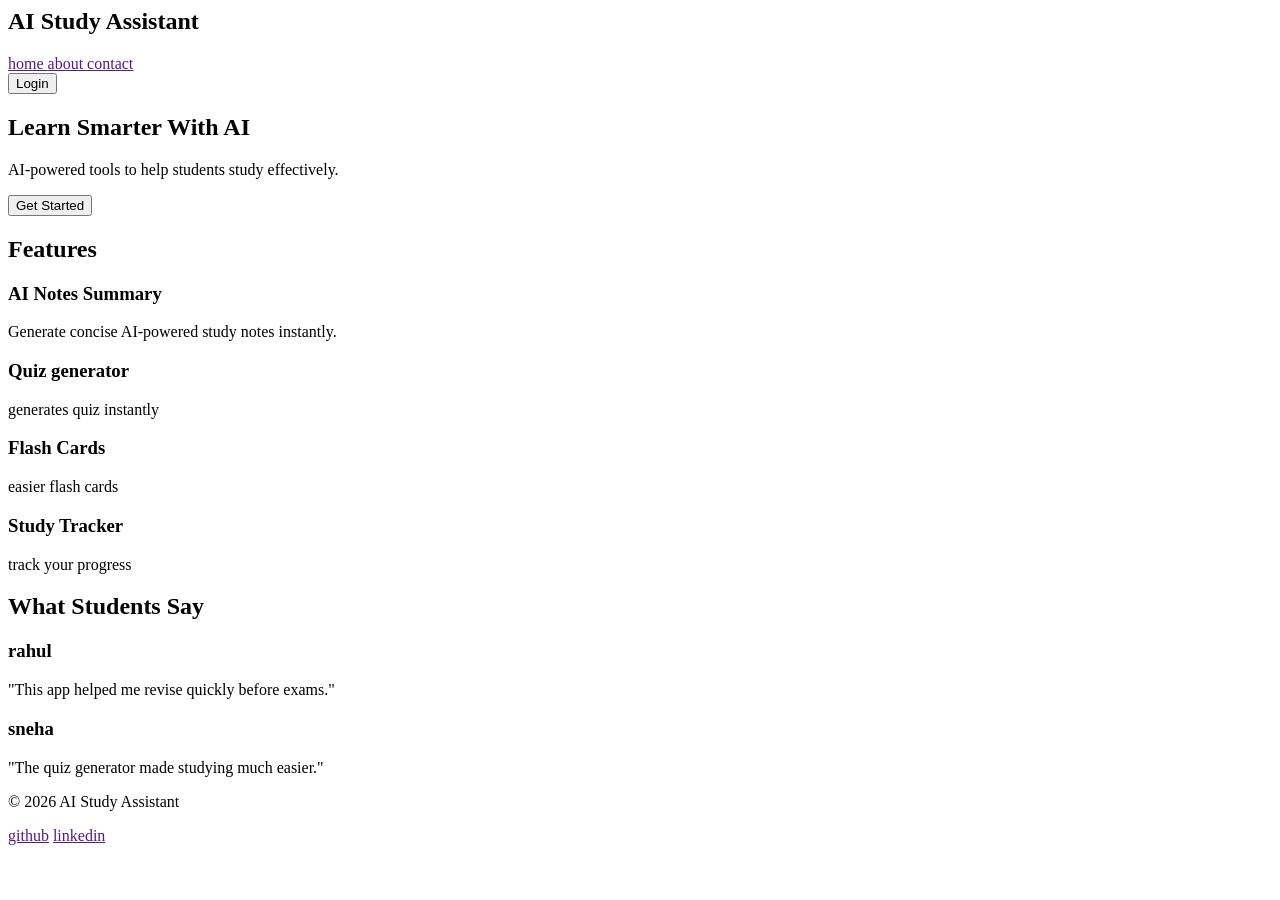
==== Day-1/Landing page/index.html @ 887f3fa3 "Completed Day 1 HTML structure" ====
<body>
    <header>
        <nav>
            <div>
                <h2>
                    AI Study Assistant
                </h2>
            </div>

            <div>
                <a href="">
                    home
                </a>

                <a href="">
                    about
                </a>

                <a href="">
                    contact
                </a>
            </div>

            <div>
                <button>
                    Login
                </button>
            </div>
        </nav>
    </header>
    <section>
        <h1>
            Learn Smarter With AI
        </h1>
        <p>
            AI-powered tools to help students study effectively.
        </p>
        <button>
            Get Started
        </button>
    </section>

    <section>
        <h2> Features </h2>
        <div>
            <h3>AI Notes Summary</h3>
            <p>
                Generate concise AI-powered study notes instantly.
            </p>
        </div>
        <div>
            <h3>Quiz generator</h3>
            <p>
                generates quiz instantly
            </p>
        </div>
        <div>
            <h3>Flash Cards</h3>
            <p>
                easier flash cards
            </p>
        </div>
        <div>
            <h3>Study Tracker</h3>
            <p>
                track your progress
            </p>
        </div>
    </section>
    <section>
        <h2>What Students Say</h2>
        <div>
            <h3> rahul </h3>
            <p>
                "This app helped me revise quickly before exams."
            </p>
        </div>
        <div>
            <h3> sneha </h3>
            <p>
                "The quiz generator made studying much easier."
            </p>
        </div>
    </section>
    <footer>
        <p>© 2026 AI Study Assistant</p>
        <a href="">github</a>
        <a href="">linkedin</a>
    </footer>
</body>
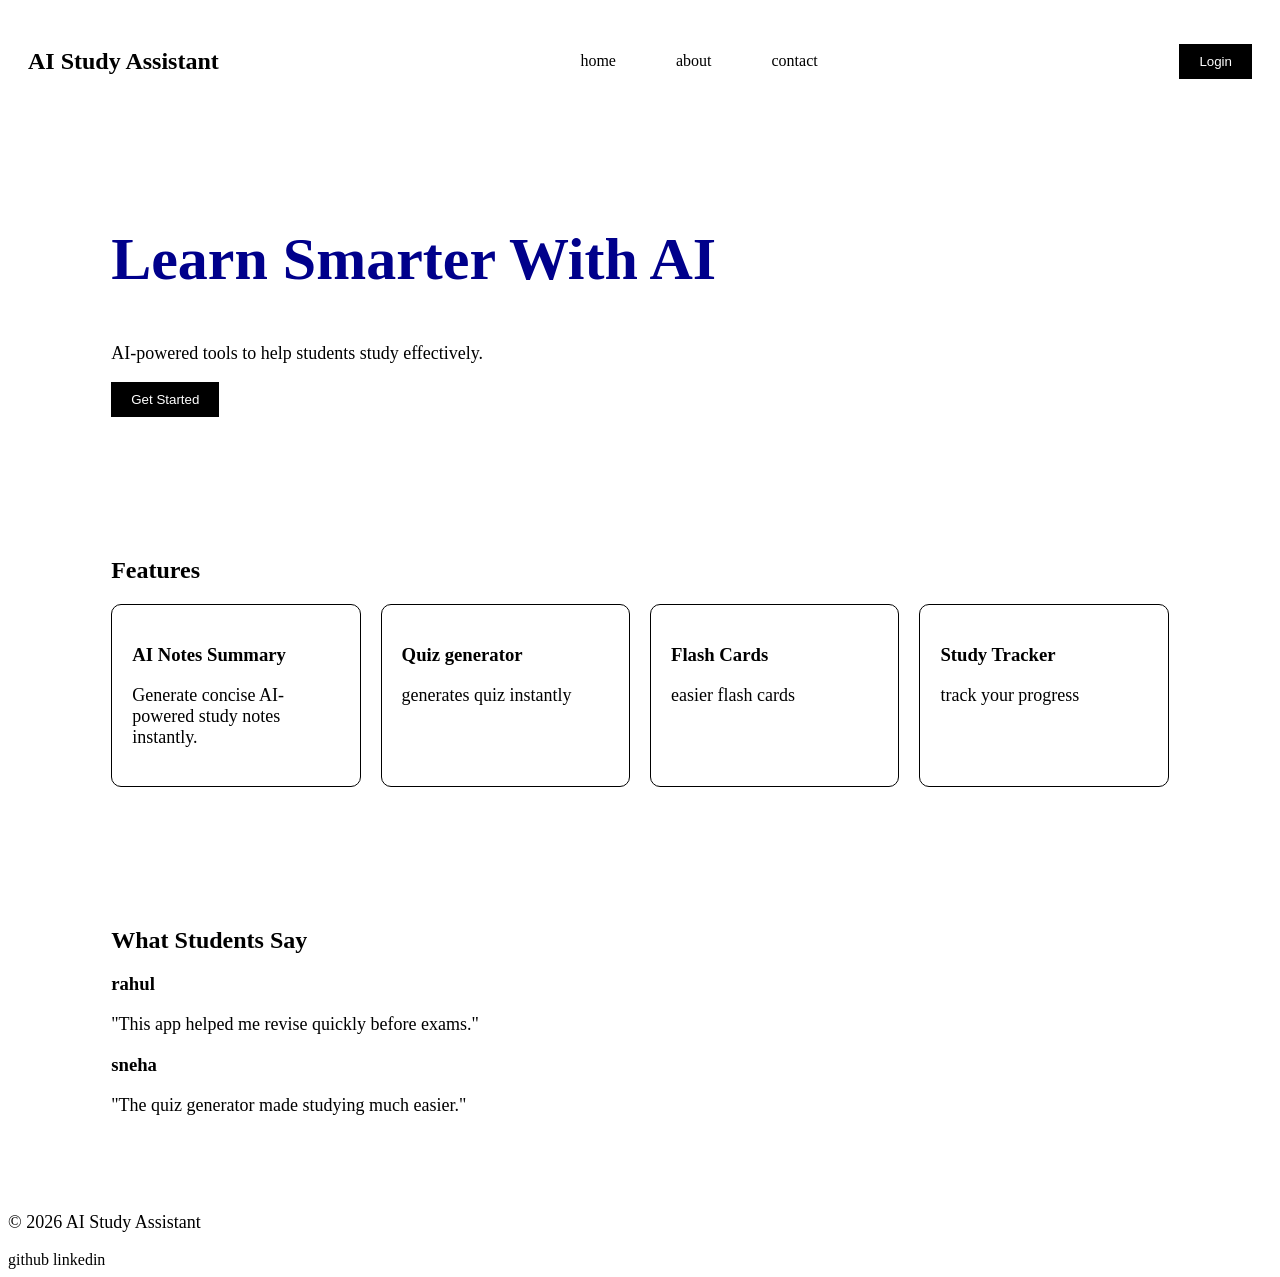
==== commit 64d6f654: "Day 2 css box and flex" ====
--- a/Day-1/Landing page/index.html
+++ b/Day-1/Landing page/index.html
@@ -1,5 +1,6 @@
 <body>
     <header>
+        <link rel="stylesheet" href="style.css">
         <nav>
             <div>
                 <h2>
@@ -7,7 +8,7 @@
                 </h2>
             </div>
 
-            <div>
+            <div class="nav-links">
                 <a href="">
                     home
                 </a>
@@ -28,6 +29,7 @@
             </div>
         </nav>
     </header>
+    <div class="container">
     <section>
         <h1>
             Learn Smarter With AI
@@ -42,29 +44,31 @@
 
     <section>
         <h2> Features </h2>
-        <div>
+        <div class="features-container">
+        <div class="feature-card">
             <h3>AI Notes Summary</h3>
             <p>
                 Generate concise AI-powered study notes instantly.
             </p>
         </div>
-        <div>
+        <div class="feature-card">
             <h3>Quiz generator</h3>
             <p>
                 generates quiz instantly
             </p>
         </div>
-        <div>
+        <div class="feature-card">
             <h3>Flash Cards</h3>
             <p>
                 easier flash cards
             </p>
         </div>
-        <div>
+        <div class="feature-card">
             <h3>Study Tracker</h3>
             <p>
                 track your progress
             </p>
+        </div>
         </div>
     </section>
     <section>
@@ -82,6 +86,7 @@
             </p>
         </div>
     </section>
+    </div>
     <footer>
         <p>© 2026 AI Study Assistant</p>
         <a href="">github</a>
--- a/Day-1/Landing page/style.css
+++ b/Day-1/Landing page/style.css
@@ -0,0 +1,70 @@
+h1{
+    color: darkblue;
+    font-size: 60px;
+}
+p{
+    font-size: 18px;
+}
+button{
+    background-color: black;
+    color: white;
+    padding: 10px 20px;
+    border: none;
+    cursor: pointer;
+}
+nav{
+    display: flex;
+    gap: 20px;
+    align-items: center;
+    justify-content: space-between;
+    padding: 20px;
+}
+a{
+    text-decoration: none;
+    color: black;
+}
+.nav-links{
+    display: flex;
+    gap: 60px;
+}
+section{
+    padding: 60px 40px;
+}
+.features-container{
+    display: flex;
+    gap: 20px;
+    justify-content: center;
+    flex-wrap: wrap;
+}
+.feature-card{
+    border: 1px solid black;
+    padding: 20px;
+    border-radius: 10px;
+    max-width: 300px;
+    flex: 1 1 200px;
+    
+}
+.container{
+    width: 90%;
+    max-width: 1200px;
+    margin: auto;
+}
+@media (max-width: 768px) {
+    nav {
+        flex-direction: column; /* Stack logo and links vertically */
+        gap: 15px;
+    }
+
+    .nav-links {
+        gap: 20px; /* Reduce gap between links on small screens */
+    }
+
+    h1 {
+        font-size: 40px; /* Shrink big text so it doesn't overflow */
+    }
+}
+.feature-card:hover {
+    transform: translateY(-5px);
+    transition: 0.3s;
+    box-shadow: 0 5px 15px rgba(0,0,0,0.1);
+}
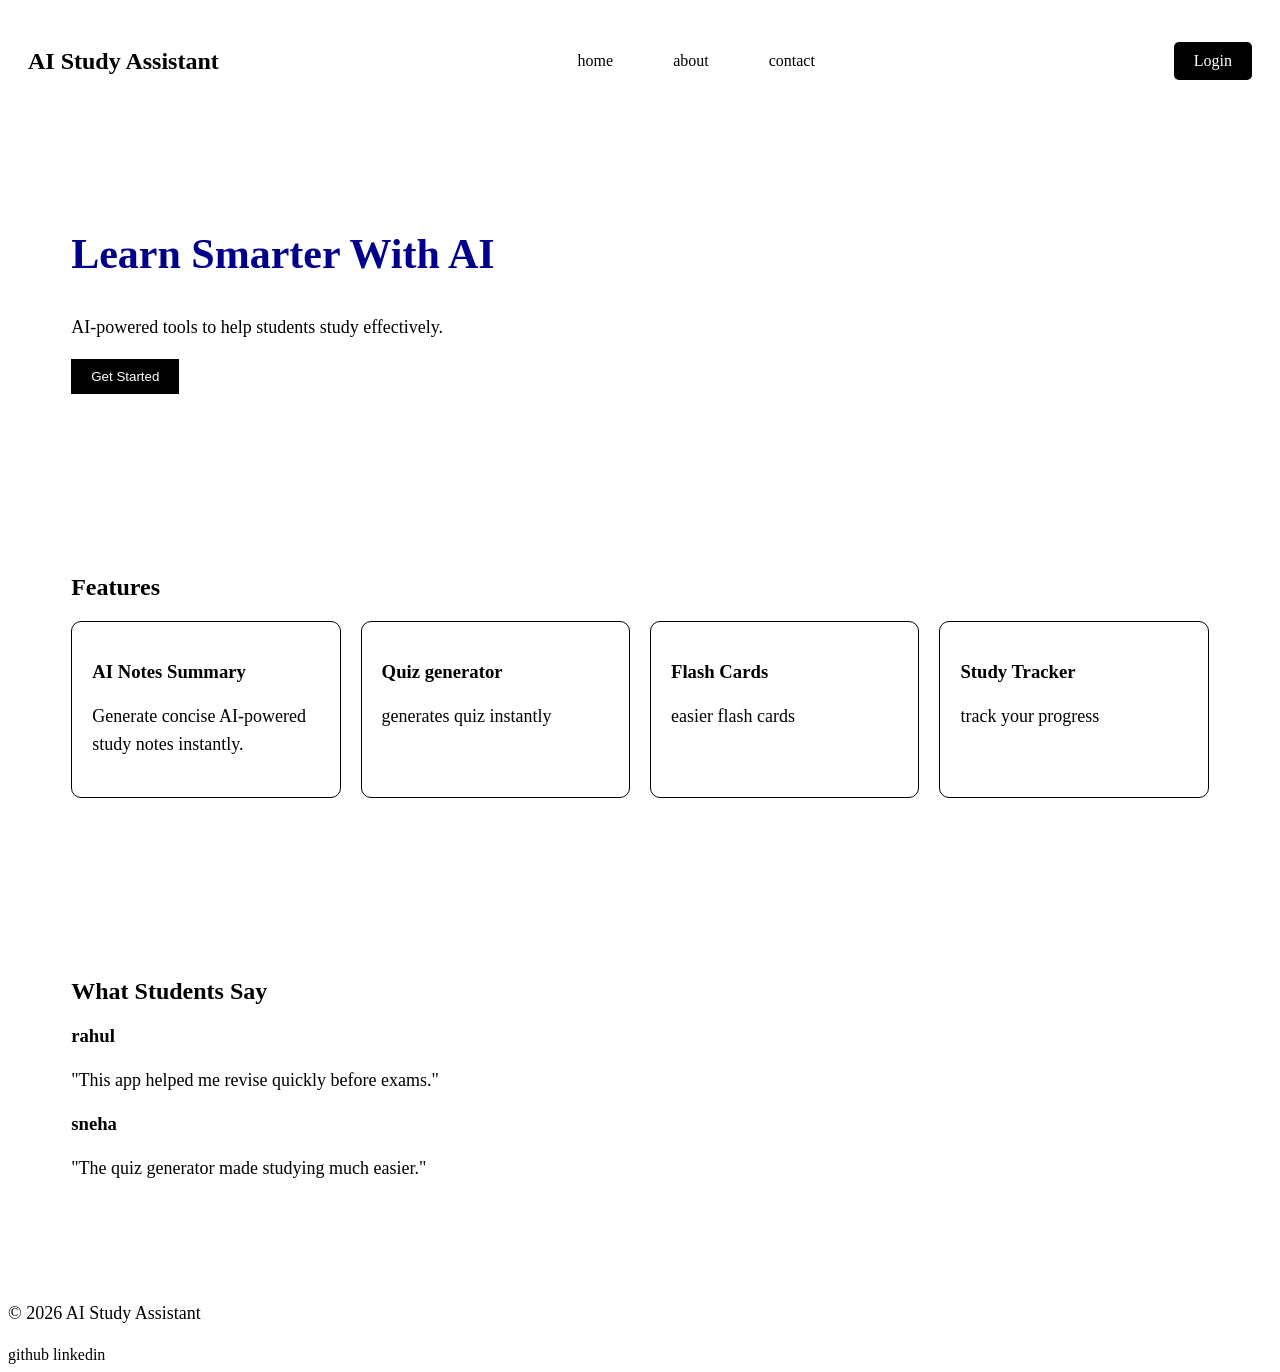
==== commit d305fe75: "Day 3 responsive layout and landing page" ====
--- a/Day-1/Landing page/index.html
+++ b/Day-1/Landing page/index.html
@@ -1,5 +1,6 @@
 <body>
     <header>
+        <meta name="viewport" content="width=device-width, initial-scale=1.0">
         <link rel="stylesheet" href="style.css">
         <nav>
             <div>
@@ -22,11 +23,11 @@
                 </a>
             </div>
 
-            <div>
-                <button>
-                    Login
-                </button>
-            </div>
+            
+                <div>
+                <a href="login.html" class="btn">Login</a>
+                </div>
+            
         </nav>
     </header>
     <div class="container">
--- a/Day-1/Landing page/style.css
+++ b/Day-1/Landing page/style.css
@@ -1,9 +1,10 @@
 h1{
     color: darkblue;
-    font-size: 60px;
+    font-size: 42px;
 }
 p{
     font-size: 18px;
+    line-height: 1.6;
 }
 button{
     background-color: black;
@@ -28,7 +29,7 @@
     gap: 60px;
 }
 section{
-    padding: 60px 40px;
+    padding: 80px 0;
 }
 .features-container{
     display: flex;
@@ -42,6 +43,7 @@
     border-radius: 10px;
     max-width: 300px;
     flex: 1 1 200px;
+    transition: 0.3s;
     
 }
 .container{
@@ -49,22 +51,53 @@
     max-width: 1200px;
     margin: auto;
 }
-@media (max-width: 768px) {
-    nav {
-        flex-direction: column; /* Stack logo and links vertically */
-        gap: 15px;
-    }
-
-    .nav-links {
-        gap: 20px; /* Reduce gap between links on small screens */
-    }
-
-    h1 {
-        font-size: 40px; /* Shrink big text so it doesn't overflow */
-    }
-}
 .feature-card:hover {
     transform: translateY(-5px);
     transition: 0.3s;
     box-shadow: 0 5px 15px rgba(0,0,0,0.1);
-}+}
+button:hover{
+    opacity:0.8;
+}
+.btn{
+    background-color: black;
+    color: white;
+    padding: 10px 20px;
+    text-decoration: none;
+    border-radius: 5px;
+    display: inline-block;
+}
+.btn:hover{
+    opacity: 0.8;
+}
+@media (max-width: 768px){
+    .feature-card{
+    width: 100%;
+    }
+    .container{
+        margin-top: 60px;
+        text-align: center;
+    }
+    section{
+    padding: 50px 0;
+    }
+    button{
+    padding: 12px 24px;
+    }
+    
+    nav{
+        flex-direction: column;
+        gap: 15px;
+    }
+
+    .nav-links{
+        gap: 20px;
+        flex-wrap: wrap;
+        justify-content: center;
+    }
+    h1{
+    font-size: 42px;
+    line-height: 1.1;
+}
+
+}
